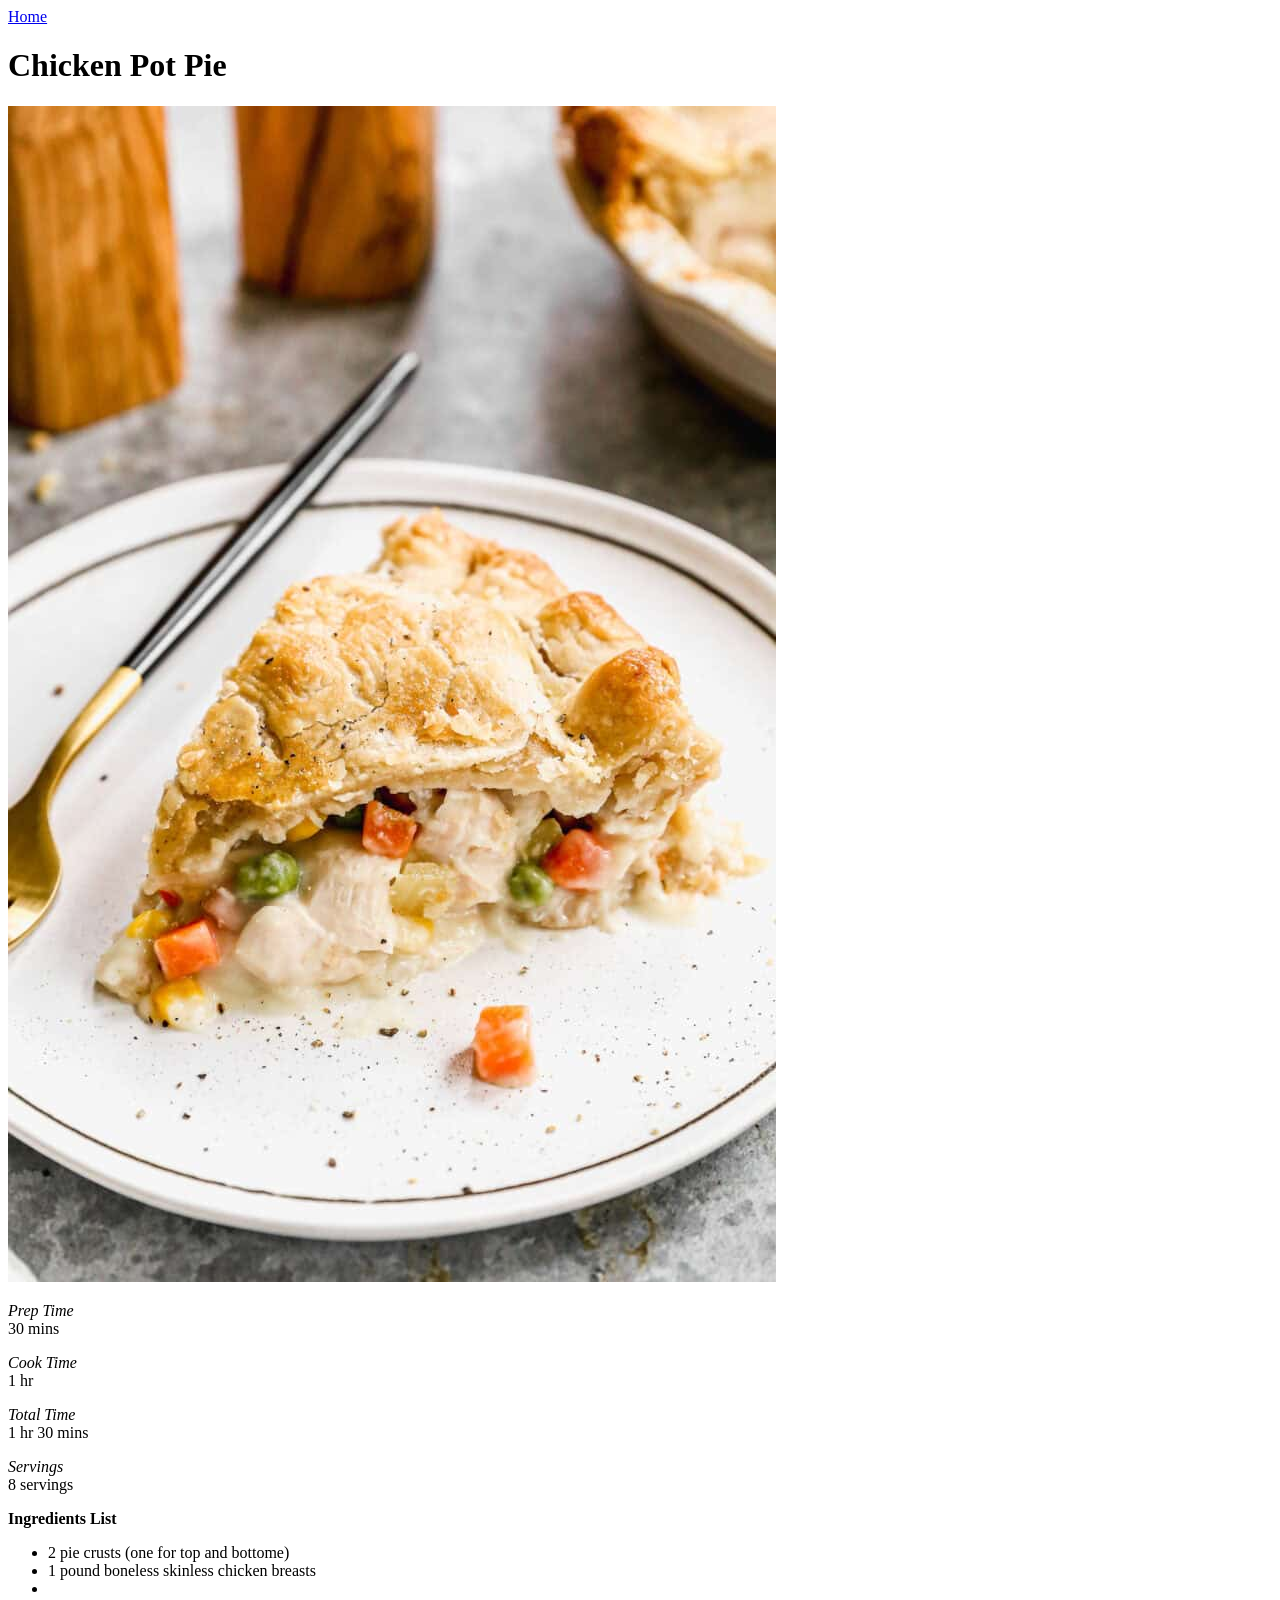
==== recipes/chickenpotpie.html @ 7f5434a5 "Added second recipes Added second recipe and associated image" ====
<!DOCTYPE html>
<html lang="en">
    <head>
        <meta charset="UTF-8">
        <meta name="viewport" content="width=device-width, initial-scale=1.0">
        <title>Chicken Pot Pie Recipe</title>
    </head>
    <body>
        <a href="../index.html">Home</a>
        <h1><strong> Chicken Pot Pie </strong></h1>
        <img src="../images/Chicken-Pot-Pie24-1-768x1176.jpg" alt="Slice of Chicken Pot Pie">
        <p><Em>Prep Time</Em> <br>30 mins</p>
        <p><Em>Cook Time</Em> <br>1 hr</p>
        <p><Em>Total Time</Em> <br>1 hr 30 mins</p>
        <p><Em>Servings</Em> <br>8 servings</p>
        <p><strong>Ingredients List</strong></p>
        <ul>
            <li>2 pie crusts (one for top and bottome)</li>
            <li>1 pound boneless skinless chicken breasts</li>
            <li></li>
        </ul>
    </body>
</html>
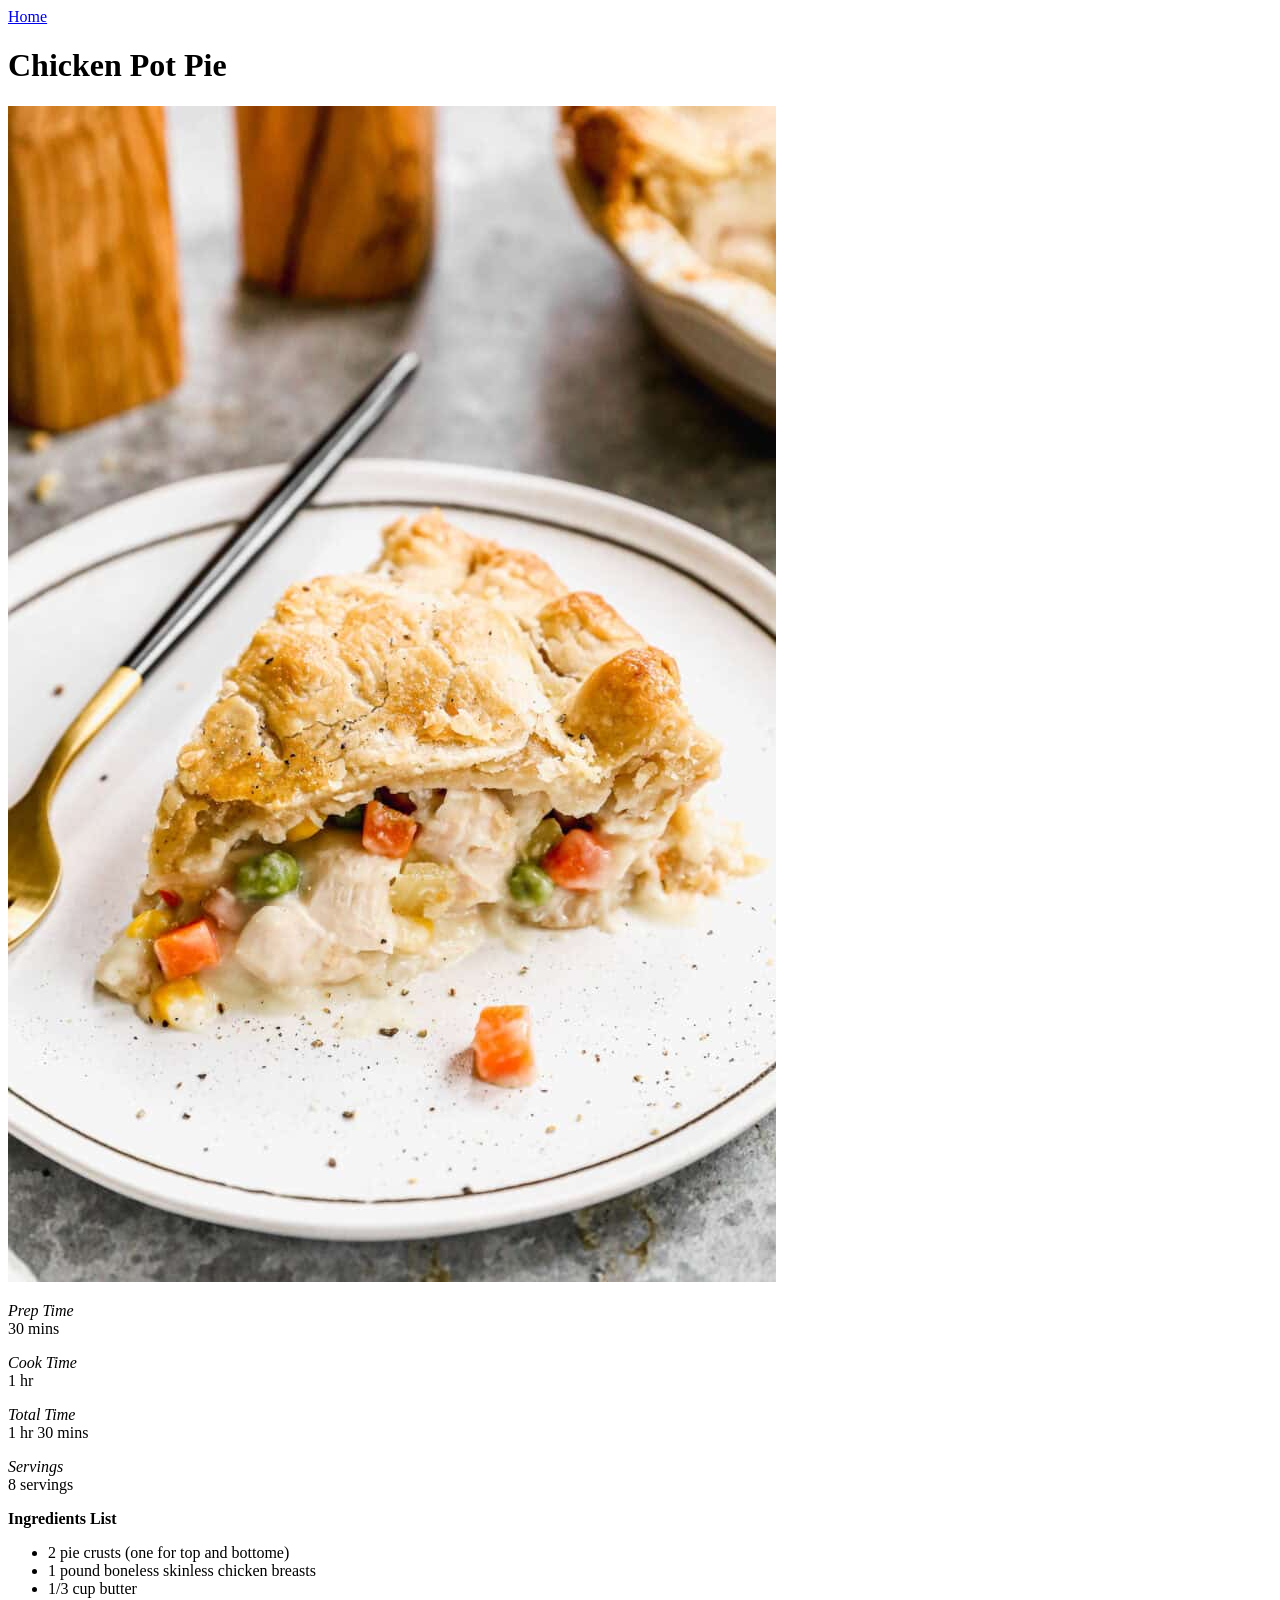
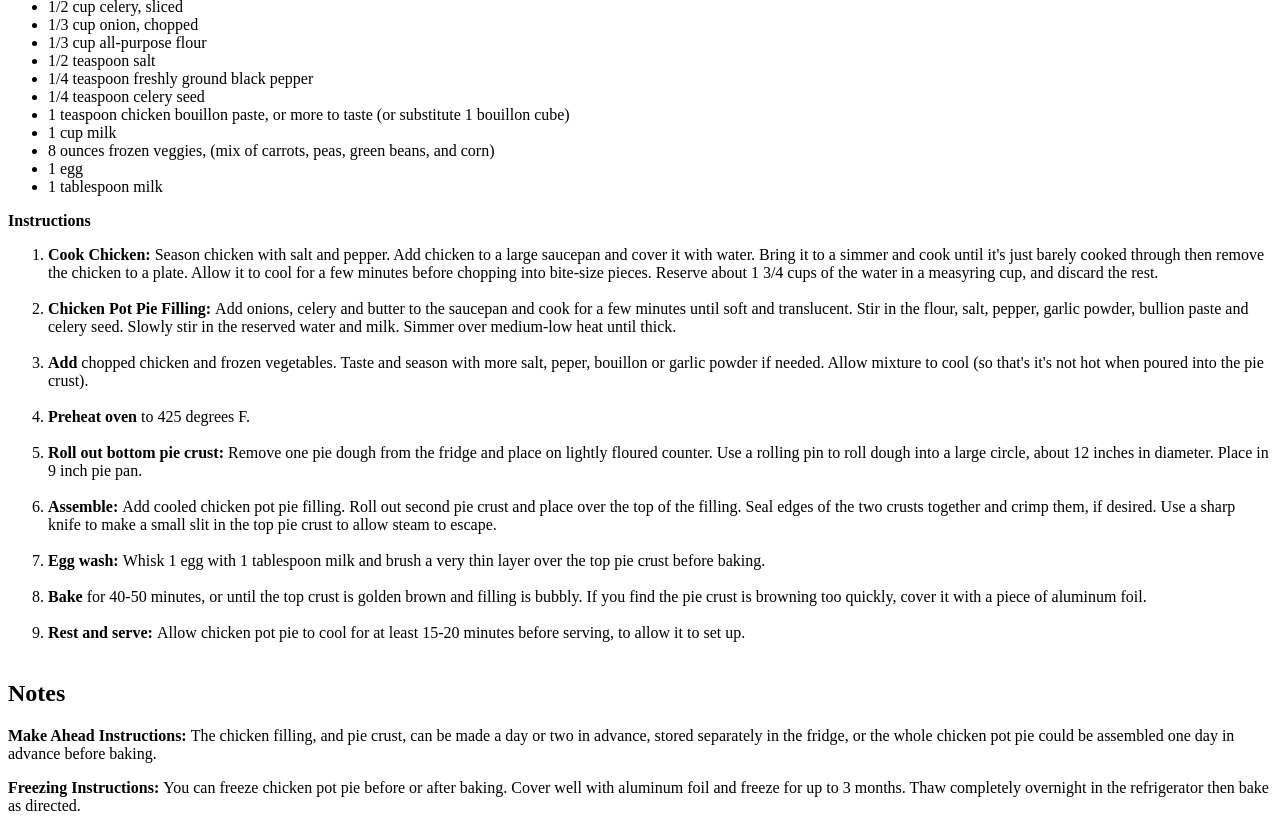
==== commit 9439cb5c: "Completed second recipe input Completed chicken pot pie input with ordered and unordered lists" ====
--- a/recipes/chickenpotpie.html
+++ b/recipes/chickenpotpie.html
@@ -17,7 +17,37 @@
         <ul>
             <li>2 pie crusts (one for top and bottome)</li>
             <li>1 pound boneless skinless chicken breasts</li>
-            <li></li>
+            <li>1/3 cup butter</li>
+            <li>1/2 cup celery, sliced</li>
+            <li>1/3 cup onion, chopped</li>
+            <li>1/3 cup all-purpose flour</li>
+            <li>1/2 teaspoon salt</li>
+            <li>1/4 teaspoon freshly ground black pepper</li>
+            <li>1/4 teaspoon celery seed</li>
+            <li>1 teaspoon chicken bouillon paste, or more to taste (or substitute 1 bouillon cube)</li>
+            <li>1 cup milk</li>
+            <li>8 ounces frozen veggies, (mix of carrots, peas, green beans, and corn)</li>
+            <li>1 egg</li>
+            <li>1 tablespoon milk</li>
         </ul>
+        <p>
+            <strong>Instructions</strong>
+            <ol>
+                <li><strong>Cook Chicken: </strong> Season chicken with salt and pepper. Add chicken to a large saucepan and cover it with water. Bring it to a simmer and cook until it's just barely cooked through then remove the chicken to a plate. Allow it to cool for a few minutes before chopping into bite-size pieces. Reserve about 1 3/4 cups of the water in a measyring cup, and discard the rest.</li> <br>
+                <li><strong>Chicken Pot Pie Filling: </strong>Add onions, celery and butter to the saucepan and cook for a few minutes until soft and translucent. Stir in the flour, salt, pepper, garlic powder, bullion paste and celery seed. Slowly stir in the reserved water and milk. Simmer over medium-low heat until thick.</li><br>
+                <li><Strong>Add </Strong>chopped chicken and frozen vegetables. Taste and season with more salt, peper, bouillon or garlic powder if needed. Allow mixture to cool (so that's it's not hot when poured into the pie crust).</li><br>
+                <li><strong>Preheat oven </strong>to 425 degrees F.</li><br>
+                <li><strong>Roll out bottom pie crust: </strong>Remove one pie dough from the fridge and place on lightly floured counter. Use a rolling pin to roll dough into a large circle, about 12 inches in diameter. Place in 9 inch pie pan.</li><br>
+                <li><strong>Assemble: </strong>Add cooled chicken pot pie filling. Roll out second pie crust and place over the top of the filling. Seal edges of the two crusts together and crimp them, if desired. Use a sharp knife to make a small slit in the top pie crust to allow steam to escape.</li><br>
+                <li><strong>Egg wash: </strong>Whisk 1 egg with 1 tablespoon milk and brush a very thin layer over the top pie crust before baking.</li><br>
+                <li><strong>Bake </strong>for 40-50 minutes, or until the top crust is golden brown and filling is bubbly. If you find the pie crust is browning too quickly, cover it with a piece of aluminum foil.</li><br>
+                <li><strong>Rest and serve: </strong>Allow chicken pot pie to cool for at least 15-20 minutes before serving, to allow it to set up.</li><br>
+            </ol>
+        </p>
+        <h2><strong>Notes</strong></h2>
+        <p>
+            <p><strong>Make Ahead Instructions: </strong>The chicken filling, and pie crust, can be made a day or two in advance, stored separately in the fridge, or the whole chicken pot pie could be assembled one day in advance before baking.</p>
+            <p><strong>Freezing Instructions: </strong>You can freeze chicken pot pie before or after baking. Cover well with aluminum foil and freeze for up to 3 months. Thaw completely overnight in the refrigerator then bake as directed. </p>
+        </p>
     </body>
 </html>
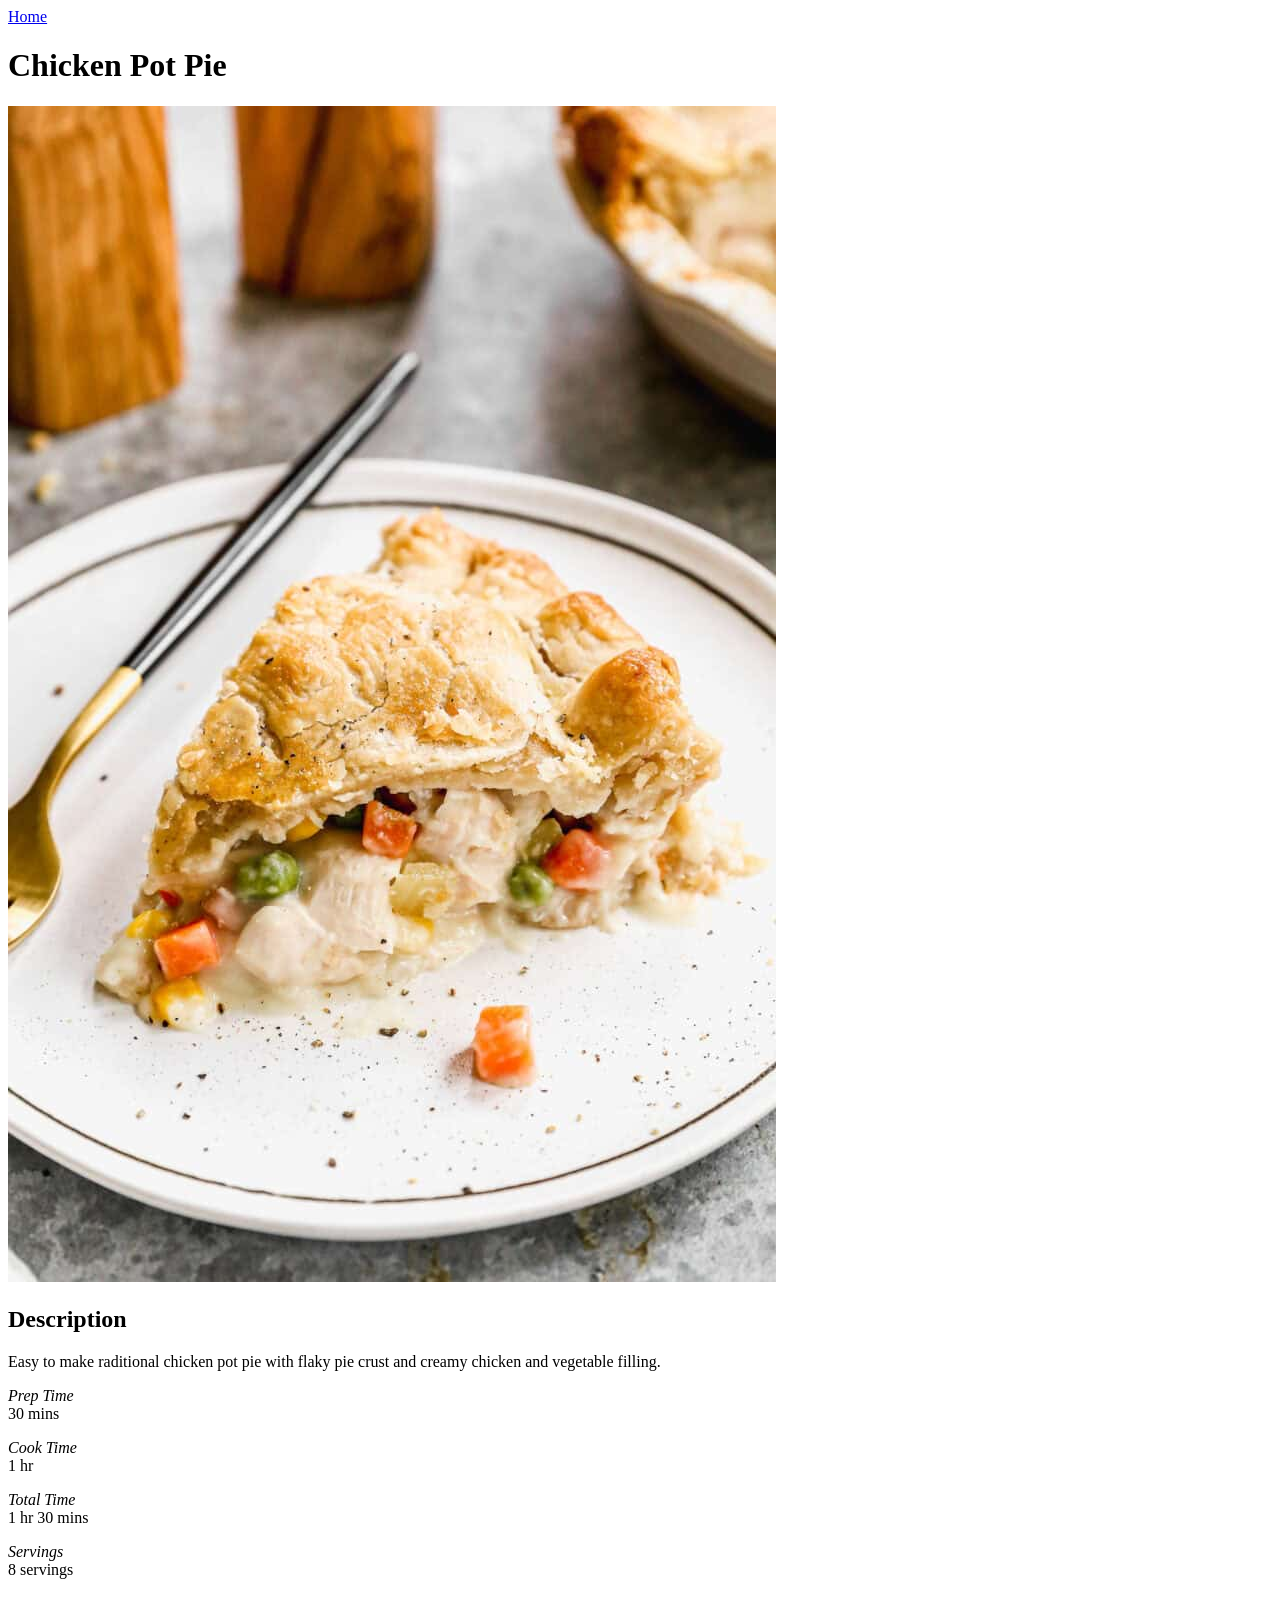
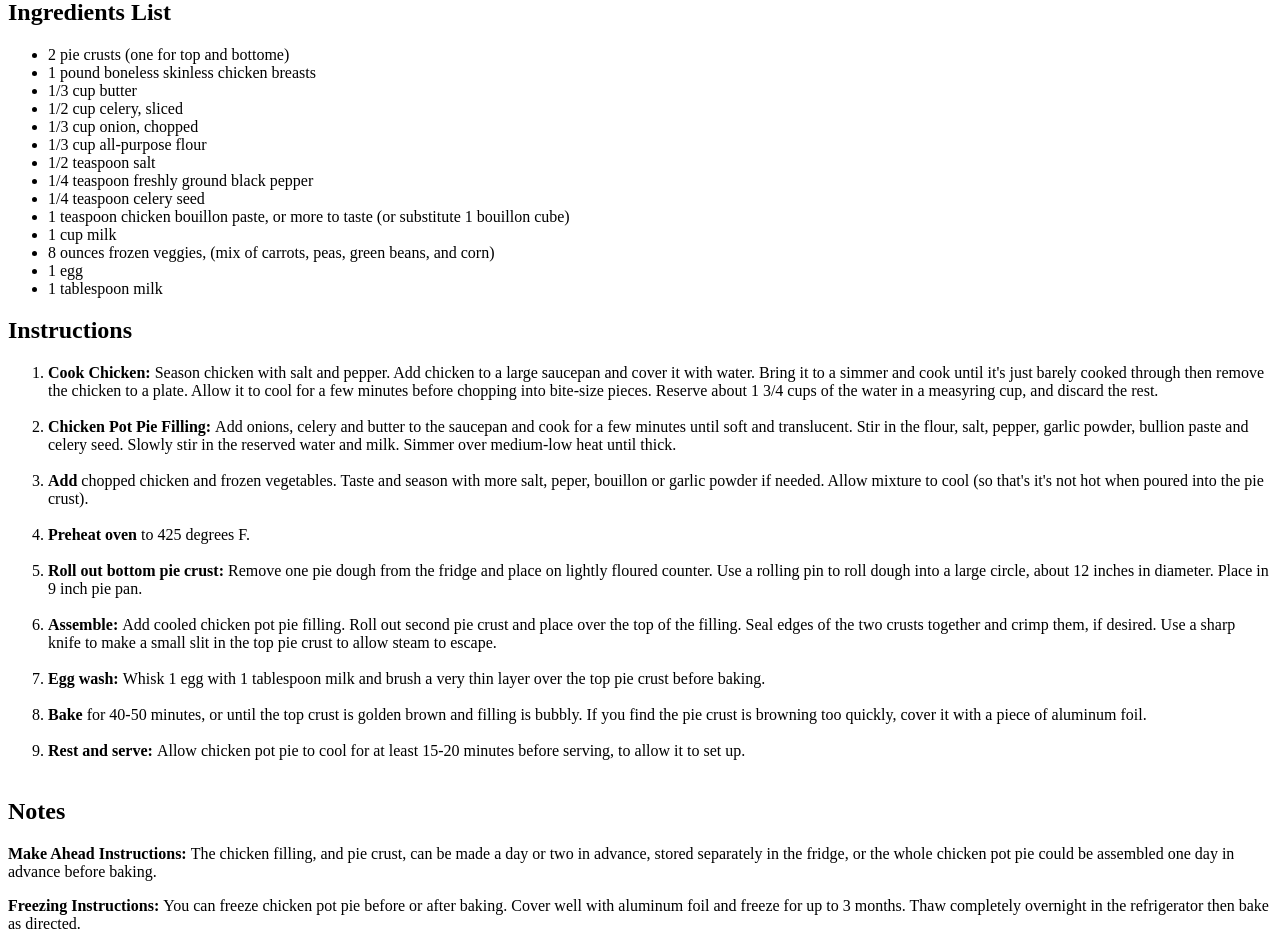
==== commit 3603e493: "Added descriptions and adjusted formatting Added recipe descriptions to the three recipes and remove" ====
--- a/recipes/chickenpotpie.html
+++ b/recipes/chickenpotpie.html
@@ -3,51 +3,49 @@
     <head>
         <meta charset="UTF-8">
         <meta name="viewport" content="width=device-width, initial-scale=1.0">
-        <title>Chicken Pot Pie Recipe</title>
+        <title> Chicken Pot Pie Recipe </title>
     </head>
     <body>
         <a href="../index.html">Home</a>
-        <h1><strong> Chicken Pot Pie </strong></h1>
+        <h1> Chicken Pot Pie </h1>
         <img src="../images/Chicken-Pot-Pie24-1-768x1176.jpg" alt="Slice of Chicken Pot Pie">
-        <p><Em>Prep Time</Em> <br>30 mins</p>
-        <p><Em>Cook Time</Em> <br>1 hr</p>
-        <p><Em>Total Time</Em> <br>1 hr 30 mins</p>
-        <p><Em>Servings</Em> <br>8 servings</p>
-        <p><strong>Ingredients List</strong></p>
+        <h2> Description </h2>
+        <p> Easy to make raditional chicken pot pie with flaky pie crust and creamy chicken and vegetable filling. </p>
+        <p><Em> Prep Time </Em> <br> 30 mins </p>
+        <p><Em> Cook Time </Em> <br> 1 hr </p>
+        <p><Em> Total Time </Em> <br> 1 hr 30 mins </p>
+        <p><Em> Servings </Em> <br> 8 servings </p>
+        <h2> Ingredients List </h2>
         <ul>
-            <li>2 pie crusts (one for top and bottome)</li>
-            <li>1 pound boneless skinless chicken breasts</li>
-            <li>1/3 cup butter</li>
-            <li>1/2 cup celery, sliced</li>
-            <li>1/3 cup onion, chopped</li>
-            <li>1/3 cup all-purpose flour</li>
-            <li>1/2 teaspoon salt</li>
-            <li>1/4 teaspoon freshly ground black pepper</li>
-            <li>1/4 teaspoon celery seed</li>
-            <li>1 teaspoon chicken bouillon paste, or more to taste (or substitute 1 bouillon cube)</li>
-            <li>1 cup milk</li>
-            <li>8 ounces frozen veggies, (mix of carrots, peas, green beans, and corn)</li>
-            <li>1 egg</li>
-            <li>1 tablespoon milk</li>
+            <li> 2 pie crusts (one for top and bottome) </li>
+            <li> 1 pound boneless skinless chicken breasts </li>
+            <li> 1/3 cup butter </li>
+            <li> 1/2 cup celery, sliced </li>
+            <li> 1/3 cup onion, chopped </li>
+            <li> 1/3 cup all-purpose flour </li>
+            <li> 1/2 teaspoon salt </li>
+            <li> 1/4 teaspoon freshly ground black pepper </li>
+            <li> 1/4 teaspoon celery seed </li>
+            <li> 1 teaspoon chicken bouillon paste, or more to taste (or substitute 1 bouillon cube) </li>
+            <li> 1 cup milk </li>
+            <li> 8 ounces frozen veggies, (mix of carrots, peas, green beans, and corn) </li>
+            <li> 1 egg </li>
+            <li> 1 tablespoon milk </li>
         </ul>
-        <p>
-            <strong>Instructions</strong>
-            <ol>
-                <li><strong>Cook Chicken: </strong> Season chicken with salt and pepper. Add chicken to a large saucepan and cover it with water. Bring it to a simmer and cook until it's just barely cooked through then remove the chicken to a plate. Allow it to cool for a few minutes before chopping into bite-size pieces. Reserve about 1 3/4 cups of the water in a measyring cup, and discard the rest.</li> <br>
-                <li><strong>Chicken Pot Pie Filling: </strong>Add onions, celery and butter to the saucepan and cook for a few minutes until soft and translucent. Stir in the flour, salt, pepper, garlic powder, bullion paste and celery seed. Slowly stir in the reserved water and milk. Simmer over medium-low heat until thick.</li><br>
-                <li><Strong>Add </Strong>chopped chicken and frozen vegetables. Taste and season with more salt, peper, bouillon or garlic powder if needed. Allow mixture to cool (so that's it's not hot when poured into the pie crust).</li><br>
-                <li><strong>Preheat oven </strong>to 425 degrees F.</li><br>
-                <li><strong>Roll out bottom pie crust: </strong>Remove one pie dough from the fridge and place on lightly floured counter. Use a rolling pin to roll dough into a large circle, about 12 inches in diameter. Place in 9 inch pie pan.</li><br>
-                <li><strong>Assemble: </strong>Add cooled chicken pot pie filling. Roll out second pie crust and place over the top of the filling. Seal edges of the two crusts together and crimp them, if desired. Use a sharp knife to make a small slit in the top pie crust to allow steam to escape.</li><br>
-                <li><strong>Egg wash: </strong>Whisk 1 egg with 1 tablespoon milk and brush a very thin layer over the top pie crust before baking.</li><br>
-                <li><strong>Bake </strong>for 40-50 minutes, or until the top crust is golden brown and filling is bubbly. If you find the pie crust is browning too quickly, cover it with a piece of aluminum foil.</li><br>
-                <li><strong>Rest and serve: </strong>Allow chicken pot pie to cool for at least 15-20 minutes before serving, to allow it to set up.</li><br>
-            </ol>
-        </p>
-        <h2><strong>Notes</strong></h2>
-        <p>
-            <p><strong>Make Ahead Instructions: </strong>The chicken filling, and pie crust, can be made a day or two in advance, stored separately in the fridge, or the whole chicken pot pie could be assembled one day in advance before baking.</p>
-            <p><strong>Freezing Instructions: </strong>You can freeze chicken pot pie before or after baking. Cover well with aluminum foil and freeze for up to 3 months. Thaw completely overnight in the refrigerator then bake as directed. </p>
-        </p>
+        <h2> Instructions </h2>
+        <ol>
+            <li> <strong> Cook Chicken: </strong> Season chicken with salt and pepper. Add chicken to a large saucepan and cover it with water. Bring it to a simmer and cook until it's just barely cooked through then remove the chicken to a plate. Allow it to cool for a few minutes before chopping into bite-size pieces. Reserve about 1 3/4 cups of the water in a measyring cup, and discard the rest. </li> <br>
+            <li> <strong> Chicken Pot Pie Filling: </strong> Add onions, celery and butter to the saucepan and cook for a few minutes until soft and translucent. Stir in the flour, salt, pepper, garlic powder, bullion paste and celery seed. Slowly stir in the reserved water and milk. Simmer over medium-low heat until thick. </li> <br>
+            <li> <Strong> Add </Strong> chopped chicken and frozen vegetables. Taste and season with more salt, peper, bouillon or garlic powder if needed. Allow mixture to cool (so that's it's not hot when poured into the pie crust). </li> <br>
+            <li> <strong> Preheat oven </strong> to 425 degrees F. </li> <br>
+            <li> <strong> Roll out bottom pie crust: </strong> Remove one pie dough from the fridge and place on lightly floured counter. Use a rolling pin to roll dough into a large circle, about 12 inches in diameter. Place in 9 inch pie pan. </li> <br>
+            <li> <strong> Assemble: </strong> Add cooled chicken pot pie filling. Roll out second pie crust and place over the top of the filling. Seal edges of the two crusts together and crimp them, if desired. Use a sharp knife to make a small slit in the top pie crust to allow steam to escape. </li> <br>
+            <li> <strong> Egg wash: </strong> Whisk 1 egg with 1 tablespoon milk and brush a very thin layer over the top pie crust before baking. </li> <br>
+            <li> <strong> Bake </strong> for 40-50 minutes, or until the top crust is golden brown and filling is bubbly. If you find the pie crust is browning too quickly, cover it with a piece of aluminum foil. </li> <br>
+            <li> <strong> Rest and serve: </strong>Allow chicken pot pie to cool for at least 15-20 minutes before serving, to allow it to set up. </li> <br>
+        </ol>
+        <h2> Notes </h2>
+        <p> <strong> Make Ahead Instructions: </strong> The chicken filling, and pie crust, can be made a day or two in advance, stored separately in the fridge, or the whole chicken pot pie could be assembled one day in advance before baking. </p>
+        <p> <strong> Freezing Instructions: </strong> You can freeze chicken pot pie before or after baking. Cover well with aluminum foil and freeze for up to 3 months. Thaw completely overnight in the refrigerator then bake as directed. </p>
     </body>
 </html>
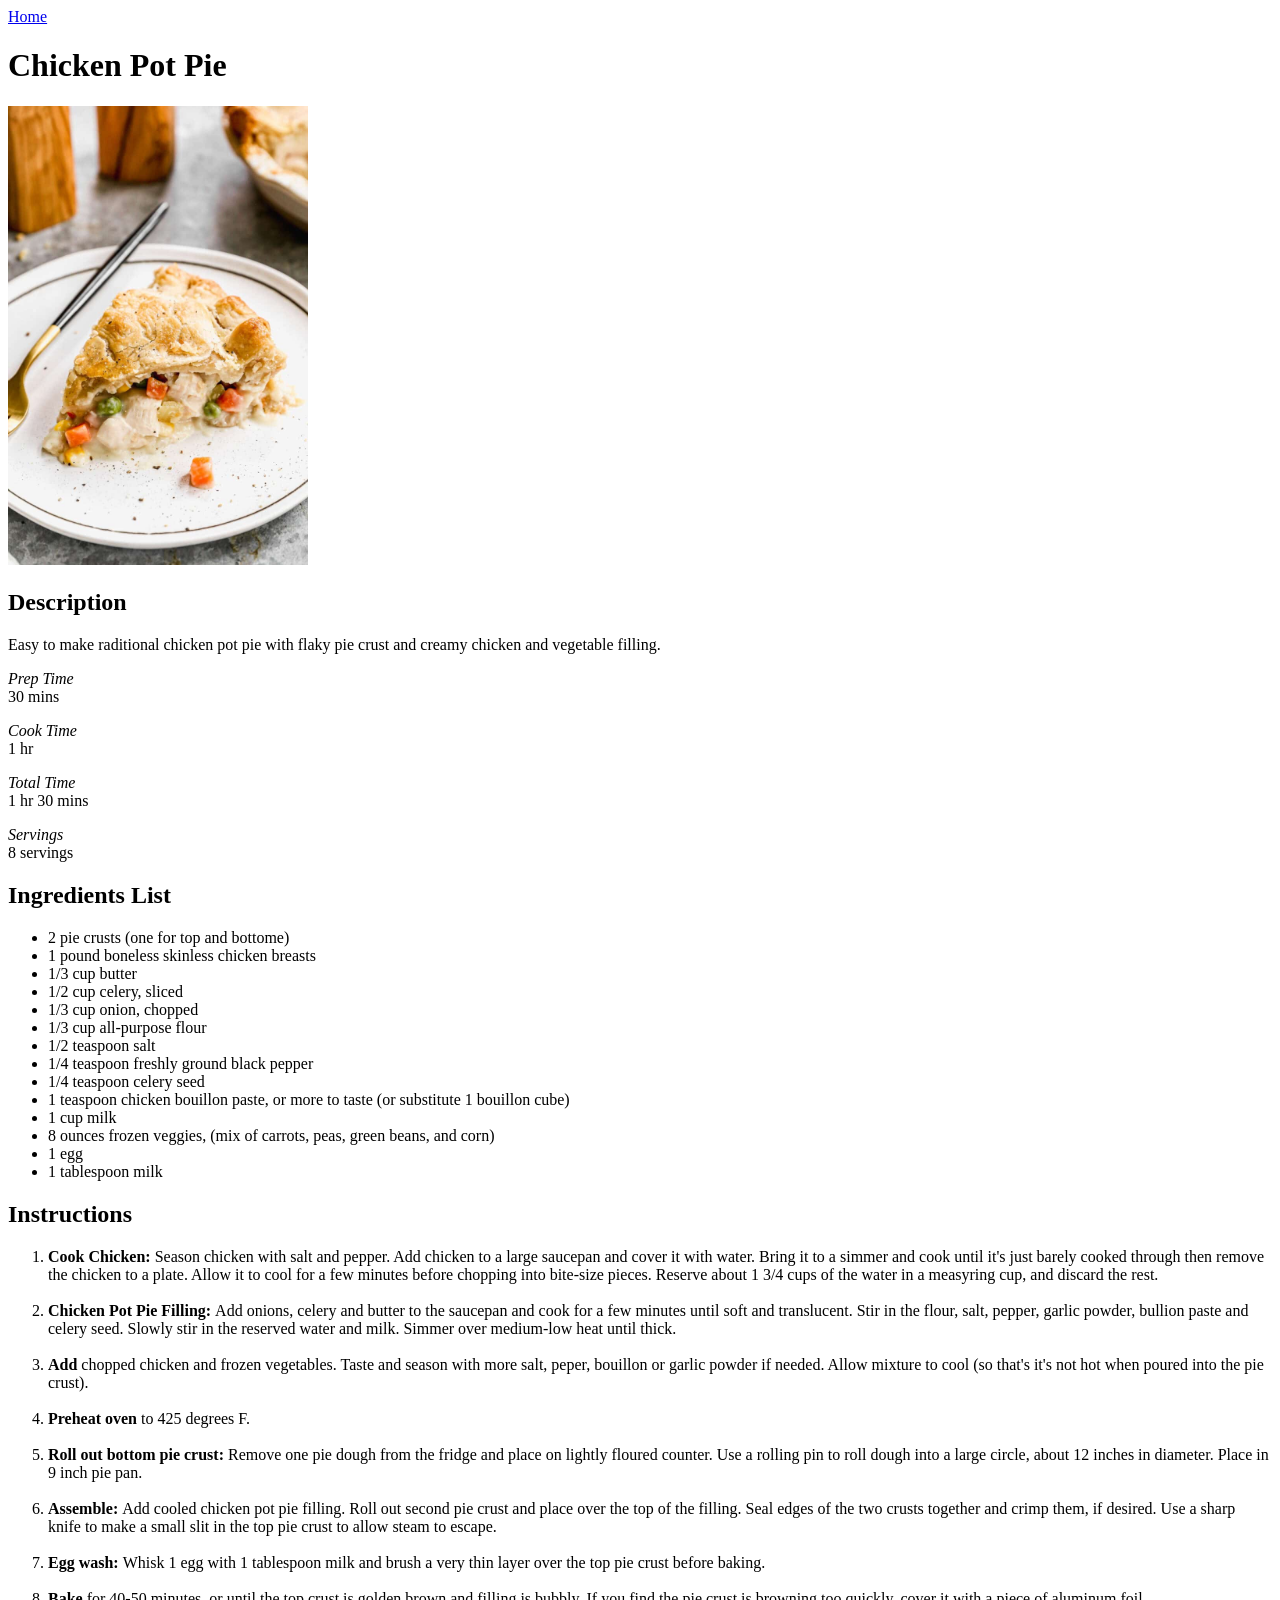
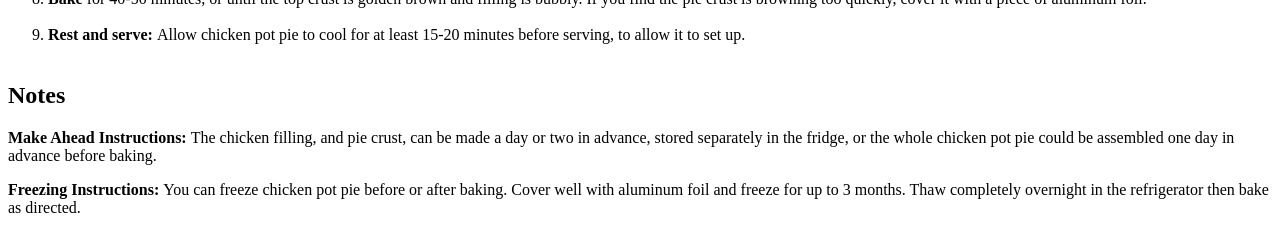
==== commit ea39afb0: "Added width to images" ====
--- a/recipes/chickenpotpie.html
+++ b/recipes/chickenpotpie.html
@@ -8,7 +8,7 @@
     <body>
         <a href="../index.html">Home</a>
         <h1> Chicken Pot Pie </h1>
-        <img src="../images/Chicken-Pot-Pie24-1-768x1176.jpg" alt="Slice of Chicken Pot Pie">
+        <img src="../images/Chicken-Pot-Pie24-1-768x1176.jpg" width='300' alt="Slice of Chicken Pot Pie">
         <h2> Description </h2>
         <p> Easy to make raditional chicken pot pie with flaky pie crust and creamy chicken and vegetable filling. </p>
         <p><Em> Prep Time </Em> <br> 30 mins </p>
